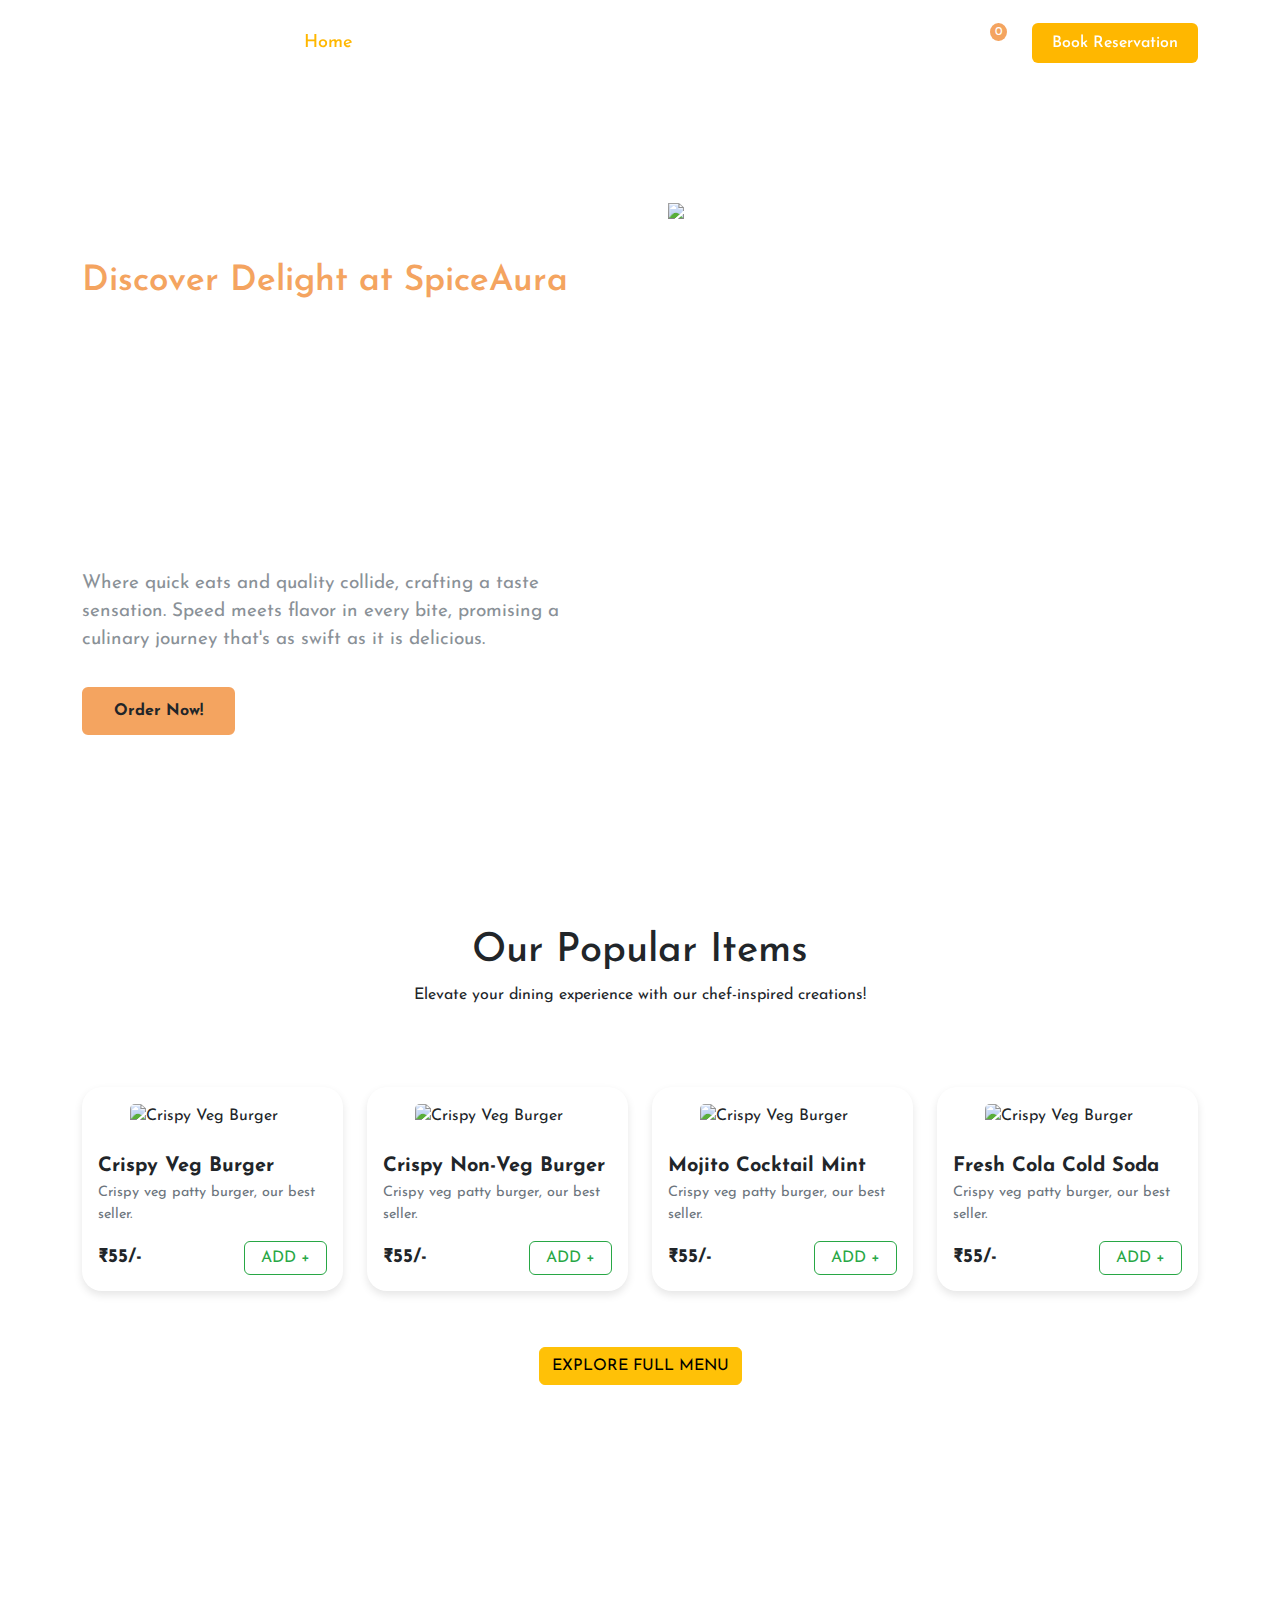
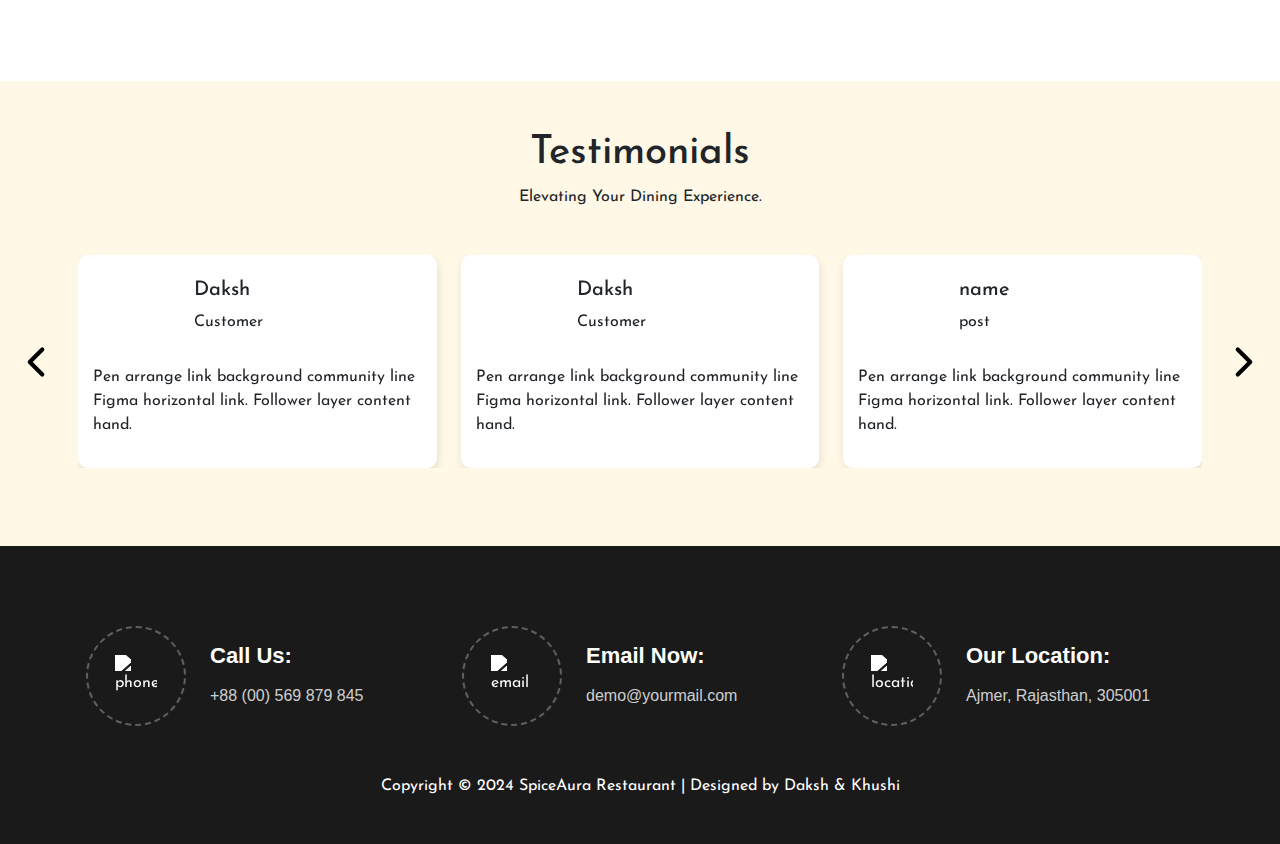
==== index.html @ 5cfc4483 "Add files via upload" ====
<!DOCTYPE html>
<html lang="en">
<head>
    <meta charset="UTF-8">
    <meta name="viewport" content="width=device-width, initial-scale=1.0">
    <title>SpiceAura Restaurant</title>
    <link href="https://cdnjs.cloudflare.com/ajax/libs/bootstrap/5.3.2/css/bootstrap.min.css" rel="stylesheet">
    <link href="https://cdnjs.cloudflare.com/ajax/libs/font-awesome/6.4.0/css/all.min.css" rel="stylesheet">

    <link rel="stylesheet" href="https://unpkg.com/aos@next/dist/aos.css" />

    <link rel="stylesheet" href="styel.css">
    <link rel="stylesheet" href="about.css">
    <link rel="stylesheet" href="product.css">
    <link rel="stylesheet" href="footer.css">
    <style>
        
    </style>
</head>
<body>
    <header>
        <nav class="navbar navbar-expand-lg fixed-top navbar-transparent">
            <div class="container">
                <a class="navbar-brand head-name" href="#"><img src="images/logo.png" class="img-fluid"alt=""></a>
                <div class="d-flex justify-content-end align-items-center">
                    <div>
                        <button class="btn-cart" id="btn-cart-2" type="button" data-bs-toggle="offcanvas" data-bs-target="#cartOffcanvas" aria-controls="cartOffcanvas">
                            <svg xmlns="http://www.w3.org/2000/svg" width="24" height="24" viewBox="0 0 24 24" fill="none" stroke="#ffffff" stroke-width="2" stroke-linecap="round" stroke-linejoin="round" class="lucide lucide-shopping-bag"><path d="M6 2 3 6v14a2 2 0 0 0 2 2h14a2 2 0 0 0 2-2V6l-3-4Z"/><path d="M3 6h18"/><path d="M16 10a4 4 0 0 1-8 0"/></svg>
                            <span class="cart-badge">2</span>
                        </button>
                    </div> 
                    <div id="nav_btn">
                        <button class="navbar-toggler" id="nav_btn_toggle" type="button" data-bs-toggle="offcanvas" data-bs-target="#navbarOffcanvas" aria-controls="navbarOffcanvas">
                            <!-- <span class="navbar-toggler-icon"></span> -->
                            <i class="fa-solid fa-bars-staggered"></i>
                        </button>
                    </div>
                </div>
                <div class="offcanvas offcanvas-start" tabindex="-1" id="navbarOffcanvas" aria-labelledby="navbarOffcanvasLabel">
                    <div class="offcanvas-header justify-content-evenly">
                        <h4 class="offcanvas-title head-name" id="navbarOffcanvasLabel"><span>Spice</span>Aura</h4>
                        <!-- <button type="button" data-bs-dismiss="offcanvas" aria-label="Close">
                            <i class="fa-solid fa-square-xmark"></i>
                        </button> -->
                    </div>
                    <div class="offcanvas-body">
                        <ul class="navbar-nav">
                            <li class="nav-item">
                                <a class="nav-link active" href="index.html">Home</a>
                            </li>
                            <li class="nav-item">
                                <a class="nav-link " href="about.html">About</a>
                            </li>
                            <li class="nav-item">
                                <a class="nav-link" href="product.html">Menu</a>
                            </li>
                            <li class="nav-item">
                                <a class="nav-link" href="#blogs">Services</a>
                            </li>
                            <li class="nav-item">
                                <a class="nav-link" href="#contact">Contact</a>
                            </li>
                        </ul>
                        <div class="navbar-actions">
                            <button class="btn-cart" id="btn-cart-1"  type="button" data-bs-toggle="offcanvas" data-bs-target="#cartOffcanvas" aria-controls="cartOffcanvas">
                                <!-- <i class="fas fa-shopping-cart"></i> -->
                                <svg xmlns="http://www.w3.org/2000/svg" width="24" height="24" viewBox="0 0 24 24" fill="none" stroke="#ffffff" stroke-width="2" stroke-linecap="round" stroke-linejoin="round" class="lucide lucide-shopping-bag"><path d="M6 2 3 6v14a2 2 0 0 0 2 2h14a2 2 0 0 0 2-2V6l-3-4Z"/><path d="M3 6h18"/><path d="M16 10a4 4 0 0 1-8 0"/></svg>
                                <span class="cart-badge">0</span>
                            </button>
                            <button class="btn btn-reservation" type="button">
                                Book Reservation
                            </button>
                        </div>
                    </div>
                </div>
            </div>
        </nav>
        <div class="offcanvas offcanvas-end" tabindex="-1" id="cartOffcanvas" aria-labelledby="cartOffcanvasLabel">
            <div class="offcanvas-header">
                <h5 class="offcanvas-title" id="cartOffcanvasLabel">Shopping Cart</h5>
                <button type="button" class="btn-close text-reset" data-bs-dismiss="offcanvas" aria-label="Close"></button>
            </div>
            <div class="offcanvas-body">
                <!-- Add your cart content here -->
                <p>Your cart items will appear here.</p>
            </div>
        </div>
    </header>
    <!-- home section -->
    <section class="home_head">
        <div class="container-lg">
            <div class="row home-col" >
                <!-- <div class="col-md-7 homecontent">
                    <h3 class="h1 headingpop text-center"style="font size:4em;margin-top:30px;margin-bottom:20px;font-weight:normal;">D&K Elysian </h3>
                    <h4 class="h2 headingpop text-center" style="text-transform: capitalize;margin-bottom:20px;">Where every meal is a celebration of <br>flavor and warmth!</h4>
                    <p class="name ">We believe that dining is more than just a meal; it's an experience. Nestled in the heart of Banglore Our restaurant offers a vibrant atmosphere where culinary artistry meets heartfelt hospitality.Enjoy the perfect pairing of exquisite food and fine wines in an ambiance designed for relaxation and enjoyment.</p>
                    <p>Join us at D&K Elysian to savor unforgettable moments and create lasting memories.<br></p>
                    <p style="color:rgb(209, 183, 33); font-weight: 700;" class="text-center">Your table is waiting!</p>
        
                    <div class="text-center">
                        <button type="button" class="btn-lg bb" style="margin-bottom: 20px;">Dine With Us!</button>
                    </div>
                </div> -->
                <div class="col-md-6 order-2 order-sm-1 pt-5 pb-5 home_info">
                    
                        <h3 class="headingpop1">Discover Delight at SpiceAura </h3>
                        <!-- <h4 class="h2 headingpop text-center" style="text-transform: capitalize;margin-bottom:20px;">Where every meal is a celebration of <br>flavor and warmth!</h4> -->
                        <h4 class="headingpop2">Your Go-To Spot for Quick and Tasty Eats!</h4>
                        <p>Where quick eats and quality collide, crafting a taste sensation. Speed meets flavor in every bite, promising a culinary journey that's as swift as it is delicious.</p>
                        <a href="product.html" type="button" class="btn">Order Now!</a>
                    
                </div>
                <div class="col-md-6 order-1 order-sm-2 homeimage"  data-aos="zoom-in">
                    <div class="p-md-0 p-lg-3">
                        <img src="images/home-page.png" class="img-fluid" alt="Description of food">
                    </div>
                </div>
            </div>
        </div>
    </section>

       <!-- <section class="home_head">
            <div class="container">
                <div class="row" >
                    <div class="col-12">
                        <div class="">
                            <h1 class="text-center" style=" font-size: 150px; position: relative; top: 140px;">SpiceAura</h1>
                            <h5  class="text-center" style=" font-size: 30px; position: absolute; top: 300px; left: 930px;">Restaurant</h5>
                        </div>
                    </div>
                </div>
            </div>
        </section> -->

        <!-- best selling items -->
        <section class="container pb-5 pt-4">
            <div class="row p-5 text-center">
                <h1>Our Popular Items</h1>
                <p>Elevate your dining experience with our chef-inspired creations!</p>
            </div>
            <div class="row row-cols-1 row-cols-sm-2 row-cols-md-2 row-cols-lg-4 g-4 pt-3" id="foodCards">

                <!-- toast -->
                <div class="toast-container position-fixed bottom-0 end-0 p-3">
                    <div id="liveToast" class="toast" role="alert" aria-live="assertive" aria-atomic="true">
                        <div class="toast-header">
                            <strong class="me-auto">Notification</strong>
                            <button type="button" class="btn-close" data-bs-dismiss="toast" aria-label="Close"></button>
                        </div>
                        <div class="toast-body">
                            Item added to cart successfully!
                        </div>
                    </div>
                </div>
                <!--  -->

                <!-- Card 1 -->
                <div class="col" data-category="burger">
                    <div class="card burger-card h-auto">
                        <div class="pt-3 ps-lg-5 pe-lg-5 card-img-container">
                            <img src="images/food images/[CITYPNG.COM]HD McDonald's Burger Sandwich Transparent PNG - 3000x3000.png" class="card-img-top" id="burger_size" alt="Crispy Veg Burger" loading="lazy">
                            <!-- <div class="card-img-shadow"></div> -->
                        </div>
                        <div class="card-body">
                            <h5 class="card-title">Crispy Veg Burger</h5>
                            <p class="card-text">Crispy veg patty burger, our best seller.</p>
                            
                            <div class="d-flex justify-content-between align-items-center">
                                <span class="price">₹55/-</span>
                                <button class="btn btn-outline-success btn-add px-3 py-1 liveToastBtn">ADD +</button>
                            </div>
                        </div>
                    </div>
                </div>
                
                <!-- Card 2 -->
                <div class="col" data-category="burger">
                    <div class="card burger-card h-auto">
                        <div class="pt-3 ps-lg-5 pe-lg-5 card-img-container">
                            <img src="images/food images/[CITYPNG.COM]Deliciously Crispy Chicken Burger HD Transparent Background - 1500x1500.png" class="card-img-top" id="burger_size" alt="Crispy Veg Burger" loading="lazy">
                            <!-- <div class="card-img-shadow"></div> -->
                        </div>
                        <div class="card-body">
                            <h5 class="card-title">Crispy Non-Veg Burger</h5>
                            <p class="card-text">Crispy veg patty burger, our best seller.</p>
                            
                            <div class="d-flex justify-content-between align-items-center">
                                <span class="price">₹55/-</span>
                                <button class="btn btn-outline-success btn-add px-3 py-1" class="liveToastBtn">ADD +</button>
                            </div>
                        </div>
                    </div>
                </div>
                
                <!-- Card 3 -->
                <div class="col" data-category="drinks">
                    <div class="card burger-card h-auto">
                        <div class="pt-3 ps-lg-5 pe-lg-5 card-img-container">
                            <img src="images/food images/drink_3.png" class="card-img-top" alt="Crispy Veg Burger"  loading="lazy">
                            <!-- <div class="card-img-shadow"></div> -->
                        </div>
                        <div class="card-body">
                            <h5 class="card-title">Mojito Cocktail Mint</h5>
                            <p class="card-text">Crispy veg patty burger, our best seller.</p>
                            
                            <div class="d-flex justify-content-between align-items-center">
                                <span class="price">₹55/-</span>
                                <button class="btn btn-outline-success btn-add px-3 py-1" class="liveToastBtn">ADD +</button>
                            </div>
                        </div>
                    </div>
                </div>
                <!-- card 4 -->
                <div class="col" data-category="drinks">
                    <div class="card burger-card h-auto">
                        <div class="pt-3 ps-lg-5 pe-lg-5 card-img-container">
                            <img src="images/food images/drink_2.png" class="card-img-top" alt="Crispy Veg Burger" loading="lazy">
                            <!-- <div class="card-img-shadow"></div> -->
                        </div>
                        <div class="card-body">
                            <h5 class="card-title">Fresh Cola Cold Soda</h5>
                            <p class="card-text">Crispy veg patty burger, our best seller.</p>
                            <div class="d-flex justify-content-between align-items-center">
                                <span class="price">₹55/-</span>
                                <button class="btn btn-outline-success btn-add px-3 py-1" class="liveToastBtn">ADD +</button>
                            </div>
                        </div>
                    </div>
                </div>
            </div>
            <div class="row">
                <div class="pt-4 pb-5 text-center">
                    <a href="product.html" type="button" class="btn btn-warning">EXPLORE FULL MENU</a>
                </div>
            </div>
        </section>
        <!-- why people choose us section -->
         <section>
            <div class="feature-container">
                <div class="container">
                    <!-- <h3 class="text-center">Why People Choose Us?</h3> -->
                    <div class="row">
                        <div class="col-12 col-sm-6 col-md-4">
                            <div class="feature-card d-flex justify-content-center gap-2 gap-lg-5">
                                <div class="icon-wrapper">
                                    <div class="icon-circle">
                                        <div class="icon-inner">
                                            <svg xmlns="http://www.w3.org/2000/svg" width="37" height="37" viewBox="0 0 24 24" fill="none" stroke="currentColor" stroke-width="2" stroke-linecap="round" stroke-linejoin="round" class="lucide lucide-truck"><path d="M14 18V6a2 2 0 0 0-2-2H4a2 2 0 0 0-2 2v11a1 1 0 0 0 1 1h2"/><path d="M15 18H9"/><path d="M19 18h2a1 1 0 0 0 1-1v-3.65a1 1 0 0 0-.22-.624l-3.48-4.35A1 1 0 0 0 17.52 8H14"/><circle cx="17" cy="18" r="2"/><circle cx="7" cy="18" r="2"/></svg>
                                        </div>
                                    </div>
                                </div>
                                <div>
                                    <div class="feature-title">fast delivery</div>
                                    <div class="feature-description">Description</div>
                                </div>
                            </div>
                        </div>
                        <div class="col-12 col-sm-6 col-md-4">
                            <div class="feature-card d-flex justify-content-center gap-2 gap-lg-5">
                                <div class="icon-wrapper">
                                    <div class="icon-circle">
                                        <div class="icon-inner">
                                            <svg xmlns="http://www.w3.org/2000/svg" width="37" height="37" viewBox="0 0 24 24" fill="none" stroke="currentColor" stroke-width="2" stroke-linecap="round" stroke-linejoin="round" class="lucide lucide-handshake"><path d="m11 17 2 2a1 1 0 1 0 3-3"/><path d="m14 14 2.5 2.5a1 1 0 1 0 3-3l-3.88-3.88a3 3 0 0 0-4.24 0l-.88.88a1 1 0 1 1-3-3l2.81-2.81a5.79 5.79 0 0 1 7.06-.87l.47.28a2 2 0 0 0 1.42.25L21 4"/><path d="m21 3 1 11h-2"/><path d="M3 3 2 14l6.5 6.5a1 1 0 1 0 3-3"/><path d="M3 4h8"/></svg>
                                        </div>
                                    </div>
                                </div>
                                <div>
                                    <div class="feature-title">24/07 Support</div>
                                    <div class="feature-description">Description</div>
                                </div>
                            </div>
                        </div>
                        <div class="col-12 col-sm-6 col-md-4">
                            <div class="feature-card d-flex justify-content-center gap-2 gap-lg-5">
                                <div class="icon-wrapper">
                                    <div class="icon-circle">
                                        <div class="icon-inner">
                                            <svg xmlns="http://www.w3.org/2000/svg" width="37" height="37" viewBox="0 0 24 24" fill="none" stroke="currentColor" stroke-width="2" stroke-linecap="round" stroke-linejoin="round" class="lucide lucide-shield-check"><path d="M20 13c0 5-3.5 7.5-7.66 8.95a1 1 0 0 1-.67-.01C7.5 20.5 4 18 4 13V6a1 1 0 0 1 1-1c2 0 4.5-1.2 6.24-2.72a1.17 1.17 0 0 1 1.52 0C14.51 3.81 17 5 19 5a1 1 0 0 1 1 1z"/><path d="m9 12 2 2 4-4"/></svg>
                                        </div>
                                    </div>
                                </div>
                                <div>
                                    <div class="feature-title">Secure Payment   </div>
                                    <div class="feature-description">Description</div>
                                </div>
                            </div>
                        </div>
                    </div>
                </div>                    
            </div>
         </section>
        <!-- testimonial section -->
        <section class="test_sec ps-5 pe-5" id="testmonial">
            <div class="row testmonial pt-5 pb-5">
                <h1 class="text-center">Testimonials</h1>
                <p class="text-center">Elevating Your Dining Experience.</p>
                <div id="testimonialCarousel" class="carousel slide" data-bs-ride="carousel">
                    <div class="carousel-controls">
                        <button class="carousel-control-prev" type="button" data-bs-target="#testimonialCarousel" data-bs-slide="prev">
                            <!-- <span class="carousel-control-prev-icon" aria-hidden="true"></span> -->
                            <svg xmlns="http://www.w3.org/2000/svg" width="50" height="50" viewBox="0 0 24 24" fill="none" stroke="currentColor" stroke-width="2" stroke-linecap="round" stroke-linejoin="round" class="lucide lucide-chevron-left"><path d="m15 18-6-6 6-6"/></svg>
                            <span class="visually-hidden">Previous</span>
                        </button>
                        <button class="carousel-control-next" type="button" data-bs-target="#testimonialCarousel" data-bs-slide="next">
                            <!-- <span class="carousel-control-next-icon" aria-hidden="true"></span> -->
                            <svg xmlns="http://www.w3.org/2000/svg" width="50" height="50" viewBox="0 0 24 24" fill="none" stroke="currentColor" stroke-width="2" stroke-linecap="round" stroke-linejoin="round" class="lucide lucide-chevron-right"><path d="m9 18 6-6-6-6"/></svg>
                            <span class="visually-hidden">Next</span>
                        </button>
                    </div>
                    <div class="testimonial-container">
                        <div class="carousel-inner">
                            <div class="carousel-item active">
                                <div class="row">
                                    <div class="col-md-4">
                                        <div class="testimonial-card">
                                            <div class="d-flex justify-content-start gap-3">
                                                <div class="testimonial-image"></div>
                                                <div class="testimonial-info">
                                                    <h5>Daksh</h5>
                                                    <p>Customer</p>
                                                </div>
                                            </div>
                                            <p class="testimonial-text">Pen arrange link background community line Figma horizontal link. Follower layer content hand.</p>
                                        </div>
                                    </div>
                                    <div class="col-md-4">
                                        <div class="testimonial-card">
                                            <div class="d-flex justify-content-start gap-3 ">
                                                <div class="testimonial-image"></div>
                                                <div class="testimonial-info">
                                                    <h5>Daksh</h5>
                                                    <p>Customer</p>
                                                </div>
                                            </div>
                                            <p class="testimonial-text">Pen arrange link background community line Figma horizontal link. Follower layer content hand.</p>
                                        </div>
                                    </div>
                                    <div class="col-md-4">
                                        <div class="testimonial-card">
                                            <div class="d-flex justify-content-start gap-3">
                                                <div class="testimonial-image"></div>
                                                <div class="testimonial-info">
                                                    <h5>name</h5>
                                                    <p>post</p>
                                                </div>
                                            </div>
                                            <p class="testimonial-text">Pen arrange link background community line Figma horizontal link. Follower layer content hand.</p>
                                        </div>
                                    </div>
                                </div>
                            </div>
                            <div class="carousel-item">
                                <div class="row">
                                    <div class="col-md-4">
                                        <div class="testimonial-card">
                                            <div class="d-flex justify-content-start gap-3">
                                                <div class="testimonial-image"></div>
                                                <div class="testimonial-info">
                                                    <h5>name</h5>
                                                    <p>post</p>
                                                </div>
                                            </div>
                                            <p class="testimonial-text">Pen arrange link background community line Figma horizontal link. Follower layer content hand.</p>
                                        </div>
                                    </div>
                                    <div class="col-md-4">
                                        <div class="testimonial-card">
                                            <div class="d-flex justify-content-start gap-3">
                                                <div class="testimonial-image"></div>
                                                <div class="testimonial-info">
                                                    <h5>name</h5>
                                                    <p>post</p>
                                                </div>
                                            </div>
                                            <p class="testimonial-text">Pen arrange link background community line Figma horizontal link. Follower layer content hand.</p>
                                        </div>
                                    </div>
                                    <div class="col-md-4">
                                        <div class="testimonial-card">
                                            <div class="d-flex justify-content-start gap-3">
                                                <div class="testimonial-image"></div>
                                                <div class="testimonial-info">
                                                    <h5>name</h5>
                                                    <p>post</p>
                                                </div>
                                            </div>
                                            <p class="testimonial-text">Pen arrange link background community line Figma horizontal link. Follower layer content hand.</p>
                                        </div>
                                    </div>
                                </div>
                            </div>
                            <div class="carousel-item">
                                <div class="row">
                                    <div class="col-md-4">
                                        <div class="testimonial-card">
                                            <div class="d-flex justify-content-start gap-3">
                                                <div class="testimonial-image">
                                                    <!-- <img src="images/review_img_1.png" class="img-fluid" alt=""> -->
                                                </div>
                                                <div class="testimonial-info">
                                                    <h5>name</h5>
                                                    <p>post</p>
                                                </div>
                                            </div>
                                            <p class="testimonial-text">Pen arrange link background community line Figma horizontal link. Follower layer content hand.</p>
                                        </div>
                                    </div>
                                    <div class="col-md-4">
                                        <div class="testimonial-card">
                                            <div class="d-flex justify-content-start gap-3">
                                                <div class="testimonial-image"></div>
                                                <div class="testimonial-info">
                                                    <h5>name</h5>
                                                    <p>post</p>
                                                </div>
                                            </div>
                                            <p class="testimonial-text">Pen arrange link background community line Figma horizontal link. Follower layer content hand.</p>
                                        </div>
                                    </div>
                                    <div class="col-md-4">
                                        <div class="testimonial-card">
                                            <div class="d-flex justify-content-start gap-3">
                                                <div class="testimonial-image"></div>
                                                <div class="testimonial-info">
                                                    <h5>name</h5>
                                                    <p>post</p>
                                                </div>
                                            </div>
                                            <p class="testimonial-text">Pen arrange link background community line Figma horizontal link. Follower layer content hand.</p>
                                        </div>
                                    </div>
                                </div>
                            </div>
                        </div>
                    </div>
                </div>
            </div>
        </section>
        <footer class="footer-contact">
            <div class="container">
                <div class="fot-card row">
                    <!-- Phone Contact -->
                    <div class="ps-3 col-lg-4 col-md-6">
                        <div class="contact-item">
                            <div class="contact-icon">
                                <img src="images/phone-call.png" alt="phone">
                            </div>
                            <div class="contact-content">
                                <h4>Call Us:</h4>
                                <p>+88 (00) 569 879 845</p>
                                <!-- <p>+09 (88) 234 847 468</p> -->
                            </div>
                        </div>
                    </div>
        
                    <!-- Email Contact -->
                    <div class="col-lg-4 col-md-6">
                        <div class="contact-item">
                            <div class="contact-icon">
                                <img src="images/mail.png" alt="email">
                            </div>
                            <div class="contact-content">
                                <h4>Email Now:</h4>
                                <p>demo@yourmail.com</p>
                                <!-- <p>info@yourdomain.com</p> -->
                            </div>
                        </div>
                    </div>
        
                    <!-- Location Contact -->
                    <div class="fot-card3 col-lg-4 col-md-6">
                        <div class="contact-item">
                            <div class="contact-icon">
                                <img src="images/location.png" alt="location">
                            </div>
                            <div class="contact-content">
                                <h4>Our Location:</h4>
                                <p>Ajmer, Rajasthan, 305001</p>
                                <!-- <p>Virginia(VA), 24553</p> -->
                            </div>
                        </div>
                    </div>
                </div>
                <div class="row pt-5 copy">
                    <div class="col-12">
                        <p class="text-center">Copyright © 2024 SpiceAura Restaurant | Designed by Daksh & Khushi</p>
                    </div>
                </div>
            </div>
        </footer>
    <script src="https://cdnjs.cloudflare.com/ajax/libs/bootstrap/5.3.2/js/bootstrap.bundle.min.js"></script>
    <script src="main.js"></script>
    <script src="https://unpkg.com/aos@next/dist/aos.js"></script>
    <script>
      AOS.init();
    </script>
</body>
</html>
---- styel.css ----
@import url('https://fonts.googleapis.com/css2?family=Alex+Brush&family=Cormorant+Garamond:ital,wght@0,300;0,400;0,500;0,600;0,700;1,300;1,400;1,500;1,600;1,700&family=Gilda+Display&family=Josefin+Sans:ital,wght@0,100..700;1,100..700&family=Lora:ital,wght@0,400..700;1,400..700&family=Playfair+Display:ital,wght@0,400..900;1,400..900&family=Quattrocento:wght@400;700&display=swap');

/* footer bike animation css */

/* nav bar code */
*{
    margin: 0;
    padding: 0;
    box-sizing: border-box;
}
:root {
    --primary-color: #f4a460;
    --text-color: #fff;
    --text-hover: #ffb700;
    --thrird-color: #fff8e6;
}
body {
    font-family:'Josefin Sans','Quattrocento','';
    padding-top: 6rem;
    overflow-x: hidden;
    
}

.navbar {
    /* padding: 0;
    background: rgba(0, 0, 0,0.5) !important;
    box-shadow: 0 2px 4px rgba(0,0,0,0.1); */
    /* position: sticky;
    top: 0; */
    /* transition: all ease 0.5s; */
}
/* .nav_scroll{
    background-color: rgba(0, 0, 0,0.5) !important;
    box-shadow: 0 3px 10px rgba(0,0,0,0.15);
} */
.head-name{
    font-weight: bold;
    font-size: 1.8rem;
    color: var(--text-color);
    line-height: 60px;
}
.head-name span {
    color: var(--primary-color);
}
.navbar-nav {
    margin-left: auto;
    margin-right: auto;
}
.navbar-nav .nav-item {
    padding-right: 30px;
    display: flex;
    align-items: center;
}
.navbar-nav .nav-item:nth-child(5) {
    padding-right: 10px;
}
.navbar-nav .nav-link {
    font-size: 18px;
    color: var(--text-color);
    font-weight: 500;
    padding: 0 25px;
    line-height: 60px;
}
.navbar-nav .nav-link:hover, .navbar-nav .nav-link.active {
    color: var(--text-hover);
}
/* .navbar-nav .dropdown-toggle::after {
    vertical-align: middle;
} */
.navbar-actions {
    display: flex;
    align-items: center;
    height: 60px;
}

#nav_btn_toggle{
    border: none;
}

.btn-cart {
    background-color: transparent;
    border: none;
    position: relative;
    margin-right: 30px;
    line-height: 60px;
}

.btn-cart i {
    font-size: 1.4rem;
    color: var(--text-color);
}
.cart-badge {
    position: absolute;
    top: 10px;
    right: -5px;
    background-color: var(--primary-color);
    color: white;
    border-radius: 50%;
    padding: 0.25em 0.4em;
    text-align: justify;
    font-size: 0.75rem;
    line-height: normal;
}
.btn-reservation {
    background-color: var(--text-hover);
    color: white;
    border: none;
    padding: 8px 20px;
    /* border-radius: 25px; */
    font-weight: 500;
    line-height: 1.5;
}
.btn-reservation:hover {
    background-color: #e59355;
    color: white;
}
@media (max-width: 991.98px) {
    .navbar-toggler {
        margin: 10px 0;
    }
    .offcanvas-header, .offcanvas-body{
        background: #1a1a1a;
        color: var(--text-color);
    }
    .offcanvas-body .navbar-nav .nav-link {
        line-height: 50px;
    }
    .offcanvas-body .navbar-actions {
        height: auto;
        margin-top: 15px;
    }
    .offcanvas-body .btn-cart {
        line-height: 40px;
        margin-bottom: 10px;
    }
    .offcanvas-body .btn-reservation{
        margin-left: 26px;
        font-size: 18px;
    }
    #btn-cart-1{
        display: none;
    }
    #nav_btn{
        border-radius: 20%;
        padding-left: 2px; 
        background: var(--primary-color);
    }
    #nav_btn #nav_btn_toggle i{
        text-align:center;
    }
    .offcanvas{
        width: 300px !important;
    }
}
@media (min-width: 991.98px) {
    #btn-cart-2{
        display: none;
    }
}
/* .home{
    height: 670px;
}
.home #detail-div , .home #detail-img{
    vertical-align: middle;
    align-self: center;
} */

.navbar {
    transition: background-color 0.3s ease;
}

.navbar-transparent {
    background-color: transparent;
}

.navbar-black {
    background-color: rgba(0, 0, 0);
}

.home_head{
    background: url(images/section_back.png);
    /* filter: brightness(80%); */
    background-size: cover;
    background-position: 50%;
    color: #ffffff;
    padding-top: 130px;
    padding-bottom: 130px;
    margin-bottom: 2rem;
    margin-top: -110px;
    padding-bottom: 40px;
    padding-top: 200px;
}
    /* .home-col{
        vertical-align:middle;
        align-items:center;
    } */

/* .home_head{
    background: url(images/home-page-1.jpg);
    filter: brightness(80%);
    background-size: cover;
    background-position: center;
    color: #ffffff;
    padding-top: 130px;
    padding-bottom: 130px;
    margin-bottom: 2rem;
    margin-top: -110px;
    padding-bottom: 600px;
    padding-top: 200px;
}
.home_head .container{
    filter: brightness(100%);
    color: var(--primary-color);
} */

.headingpop1{
    padding-top: 27px;
    font-size: 35px;
    color: var(--primary-color);
    font-weight: 600;
    /* line-height: 36px; */
}
.headingpop2{
        padding-top: 20px;
        font-size: 60px;
        color: #fff;
        font-weight: 700;
        /* line-height: 36px; */
}
.home-col p{
    padding-top: 15px;
    padding-bottom: 17px;
    font-size: 19px;
    line-height: 28px;
    color: #8a9197;
}
.home-col a{
    background: var(--primary-color);
    /* font-size: 1.2rem; */
    font-weight: 700;
    padding: 10px 30px;
    border: 2px solid #f4a460 !important;
    transition: all ease 0.6s !important;
}
.home-col a :hover{
   
    background: transparent !important;
}

/* Media Queries */
@media (max-width : 1200px) {
    .headingpop1{
        padding-top: 0px;
        font-size:1.9em;
    }
}

@media (max-width: 992px) {
    /* .home_head {
        padding-top: 80px;
    } */

    .headingpop1 {
        padding-top: 0px;
        font-size: 1.4em;
    }

    .headingpop2 {
        font-size: 3em;
    }
    .home-col p{
        font-size: 17px;
    }
}

@media (max-width: 768px) {
    /* .home_head {
        padding: 40px 0;
        padding-top: 50px;
        text-align: center;
    } */

    .headingpop1 {
        padding-top: 0px;
        font-size: 1.9em;
    }

    .headingpop2 {
        padding-top: 10px;
        font-size: 3em;
        /* width: 750px; */
    }

    .home_head p {
        padding-top: 20px;
        /* width: 700px; */
        font-size: 1.1em;
    }

    .homeimage div img{
         padding-left: 120px;
         width: 90%;
    }
}

@media (max-width: 576px) {
    /* .home_head {
        padding: 30px 0;
    } */
    .home_info{
        padding-left: 16px;
    }
    .headingpop1 {
        padding-top: 0px;
        font-size: 1.9em;
    }
    .headingpop2 {
        padding-top: 10px;
        font-size: 2.6em;
        /* width: 750px; */
    }
    .home_head p {
        padding-top: 10px;
        /* width: 700px; */
        font-size: 1.1em;
    }
    .homeimage div img{
        padding-left: 43px;
        width: 100% !important;
   }
}

@media only screen and (min-width: 0) and (max-width: 553px) {
    .headingpop1{
        padding-top: 0px;
        font-size: 1.5em;
    }
    .headingpop2 {
        padding-top: 10px;
        font-size: 2.2em;
        /* width: 750px; */
    }
    .home_head p {
        padding-top: 10px;
        /* width: 700px; */
        font-size: 1em;
    }
    .homeimage div img{
        padding-left: 25px;
        width: 100% !important;
        margin-bottom: -60px;
    }
}

/* testtimonial css */

.test_sec{
    background: var(--thrird-color);
}
.testimonial-container {
    /* background-color: #2a2a2a; */
    border-radius: 15px;
    padding: 30px;
    position: relative;
}
.testimonial-card {
    /* background-color: #3a3a3a; */
    background-color: #fff;
    box-shadow: 1px 4px 8px rgba(0,0,0,0.1);
    border-radius: 10px;
    padding: 15px;
    /* margin-bottom: 15px; */
}
.testimonial-image {
    width: 70px;
    height: 70px;
    background: url(images/review_img_1.png);
    background-position: center;
    background-size: cover;
    border-radius: 50%
}
.testimonial-info {
    /* padding-top: 5px; */
    margin-top: 8px;
    padding-left: 15px;
}
.testimonial-text {
    margin-top: 15px;
}
/* .carousel-control-prev, .carousel-control-next {
    width: 5%;
    height: 100%;
    top: 0;
    bottom: 0;
    
    background-color: rgba(0,0,0,0.5);
}
.carousel-control-prev {
    left: -30px;
    border-radius: 15px 0 0 15px;
    color: #000;
}

.carousel-control-next {
    right: -30px;
    border-radius: 0 15px 15px 0;
} */


.carousel-control-prev,
        .carousel-control-next {
            width: 5%;
            height: 100%;
            top: 0;
            bottom: 0;
            background-color: transparent;
            opacity: 1;
        }
        .carousel-control-prev {
            left: -30px;
        }
        .carousel-control-next {
            right: -30px;
        }
        .carousel-control-prev:hover,
        .carousel-control-next:hover {
            background-color: transparent;
            opacity: 1;
        }
        .carousel-control-prev svg,
        .carousel-control-next svg {
            width: 50px;
            height: 50px;
            color: black;
        }


@media (max-width: 1000px) {
    .carousel-controls {
        position: absolute;
        top: -20px;
        left: 50%;
        transform: translateX(-50%);
        width: 100px;
        display: flex;
        justify-content: space-between;
    }
    .carousel-control-prev, .carousel-control-next {
        position: relative;
        display: inline-block;
        width: 30px;
        height: 30px;
        background-color: transparent;
    }
    .carousel-control-prev {
        left: 0;
    }
    .carousel-control-next {
        right: 0;
    }
}

    /* footer css */
    /* footer {
        background-color: #1a1a1a;
        padding: 2rem 0;
    } */
---- about.css ----
/* Ensure the entire header area has the same background */
/* header {
    background: url(images/section_back.png) no-repeat;
    background-size: cover;
    background-position: center;
} */


.navbar {
    transition: background-color 0.3s ease;
}

.navbar-transparent {
    background-color: transparent;
}

.navbar-black {
    background-color: rgba(0, 0, 0);
}


.about-header {
    background: url(images/section_back.png) no-repeat;
    background-size: cover;
    background-position: 50%;
    color: #ffffff;
    padding-top: 130px;
    padding-bottom: 130px;
    margin-bottom: 0;
    margin-top: -110px;
    padding-top: 200px;
}

.about-header h1 {
    font-weight: 600;
}

.about-header span h5 a {
    color: #ffffff;
    text-decoration: none;
}

/* Rest of the CSS remains the same */
.feature-container {
    background:url(images/section_back.png);
    background-size: cover;
    background-position: 50%;
    color: #ffffff;
    padding: 30px;
}

.feature-card {
    border-radius: 10px;
    padding: 20px;
    text-align: center;
    align-items: center;
}

.icon-wrapper {
    position: relative;
    width: 100px;
    height: 100px;
}

.icon-circle {
    position: absolute;
    top: 0;
    left: 0;
    width: 100%;
    height: 100%;
    border: 2px dashed #ffffff;
    border-radius: 50%;
}

.icon-inner {
    position: absolute;
    top: 10px;
    left: 10px;
    width: calc(100% - 20px);
    height: calc(100% - 20px);
    background-color: transparent;
    border-radius: 50%;
    display: flex;
    align-items: center;
    justify-content: center;
}

.feature-title {
    font-weight: bold;
    margin-bottom: 10px;
}

.who_we, .mission {
    padding-top: 100px;
    padding-bottom: 100px;
}

.mission{
    background: var(--thrird-color);
}

.mp {
    line-height: 1.5;
    font-size: 1.2em;
    text-align: justify;
    padding: 5px;
    background-color: rgb(255, 255, 255);
}

.mh {
    background-color: rgb(255, 255, 255);
    color: var(--text-hover);
}

.mb {
    border-radius: 18px;
    padding: 20px;
    background-color: rgb(255, 255, 255);
}
---- product.css ----
.fade-out {
    opacity: 0;
    transition: opacity 0.1s ease-out;
}
.fade-in {
    opacity: 1;
    transition: opacity 0.1s ease-in;
}

.navbar {
    transition: background-color 0.3s ease;
}

.navbar-transparent {
    background-color: transparent;
}

.navbar-black {
    background-color: rgba(0, 0, 0);
}

.shop-header {
    background: url(images/section_back.png);
    background-size: cover;
    background-position: 50%;
    color: #ffffff;
    padding-top: 130px;
    padding-bottom: 130px;
    margin-bottom: 2rem;
    margin-top: -110px;
    padding-top: 200px;
}
.shop-header h1{
    font-weight: 600;
}

.shop-header span h5 a{
    color: #ffffff;
    text-decoration: none;
}

.product .nav-pills .nav-link {
    color: #ffffff;
    background-color: #3a3a3a;
    border: 1px solid #4a4a4a;
    margin-right: 0.95rem;
    border-radius: 50px;
    text-align: center;
}
.product .nav-pills .nav-link.active {
    background-color: #e67e22;
    border-color: #e67e22;
}

.burger-card {
    border: none;
    box-shadow: 0 4px 8px rgba(0,0,0,0.1);
    overflow: visible;
    margin-bottom: 2rem;
    border-radius: 20px;
    transition: all 0.3s ease ;
}
.burger-card:hover{
    background: var(--thrird-color);
    box-shadow: 0 5px 9px rgba(0,0,0,0.3);
    overflow: visible;
}
.card-img-container {
    /* position: relative; */
    padding-bottom: 10px;
}

.card-img-top {
    width: 100%;
    height: auto;
    max-height: 180px;
    object-fit: contain;
    background-position:top;
}
/* #burger_size{
    object-fit: cover;
    background-position:center;
} */
.card-img-shadow {
    position: absolute;
    bottom: -6px;
    left: 48%;
    transform: translateX(-50%);
    width: 80%;
    height: 20px;
    background: radial-gradient(ellipse at center, rgba(0,0,0,0.3) 0%, rgba(0,0,0,0) 70%);
    filter: blur(3px);
}
.card-title {
    font-weight: bold;
    margin-bottom: 0.25rem;
}
.card-text {
    font-size: 0.9rem;
    color: #6c757d;
}
.calories {
    font-size: 0.8rem;
    color: #6c757d;
}
.price {
    font-weight: bold;
    font-size: 1.2rem;
}
.btn-add {
    border-color: #28a745;
    color: #28a745;
}
.btn-add:hover {
    background-color: #28a745;
    color: white;
}
@media only screen and (min-width: 992px) and (max-width: 1200px) {
    .card-title{
        font-size: 18px;
    }
}
@media (max-width:465px) {
    .nav-item{
        padding-top: 10px;
    }
}
---- footer.css ----
.footer-contact {
    background-color: #1a1a1a;
    /* background-image: url("images/section_back.png");
    background-position: 50%;
    background-size: cover; */
    /* padding: 80px 0; */
    padding-top: 80px;
    padding-bottom: 30px;
    position: relative;
    z-index: 1;
}

/* .footer-contact::before {
    content: '';
    position: absolute;
    top: 0;
    left: 0;
    width: 100%;
    height: 100%;
    background-color: rgba(59, 42, 27, 0.97);
    z-index: -1;
} */

.contact-item {
    display: flex;
    align-items: center;
    gap: 24px;
    /* margin-bottom: 30px; */
}

.contact-icon {
    width: 100px;
    height: 100px;
    border: 2px dashed rgba(255, 255, 255, 0.3);
    border-radius: 50%;
    display: flex;
    align-items: center;
    justify-content: center;
    flex-shrink: 0;
}

.contact-icon img {
    width: 42px;
    height: 42px;
    filter: brightness(0) invert(1);
}

.contact-content h4 {
    color: #fff;
    font-size: 22px;
    font-weight: 600;
    margin-bottom: 12px;
    font-family: "DM Sans", sans-serif;
}

.contact-content p {
    color: rgba(255, 255, 255, 0.8);
    font-size: 16px;
    line-height: 1.7;
    margin: 0;
    font-family: "DM Sans", sans-serif;
}

.copy div p{
    color: var(--text-color);
}

@media (max-width: 991px) {
    .contact-item {
        justify-content: flex-start;
    }
}

@media (max-width: 576px) {
    .fot-card{
        padding-left: 20px;
    }
}

@media (max-width: 767px) {
    .footer-contact {
        padding: 60px 0;
    }

    .contact-icon {
        width: 80px;
        height: 80px;
    }

    .contact-icon img {
        width: 35px;
        height: 35px;
    }

    .contact-content h4 {
        font-size: 20px;
        margin-bottom: 8px;
    }

    .contact-content p {
        font-size: 15px;
    }
}

@media (max-width: 786px) {
    .row {
        display: flex;
        flex-direction: column;
        align-items: center;
    }
    
    .col-lg-4.col-md-6 {
        width: 100%;
        display: flex;
        justify-content: center;
    }
    
    .contact-item {
        width: 100%;
        max-width: 400px;
        display: flex;
        justify-content: flex-start;
        align-items: center;
        gap: 24px;
        margin-bottom: 30px;
    }

    .contact-icon {
        width: 100px;
        height: 100px;
    }

    .contact-icon img {
        width: 55px;
        height: 55px;
    }
}
@media only screen and (min-width: 768px) and (max-width: 992px) {
    .fot-card3{
        padding-top: 20px;
    }
}
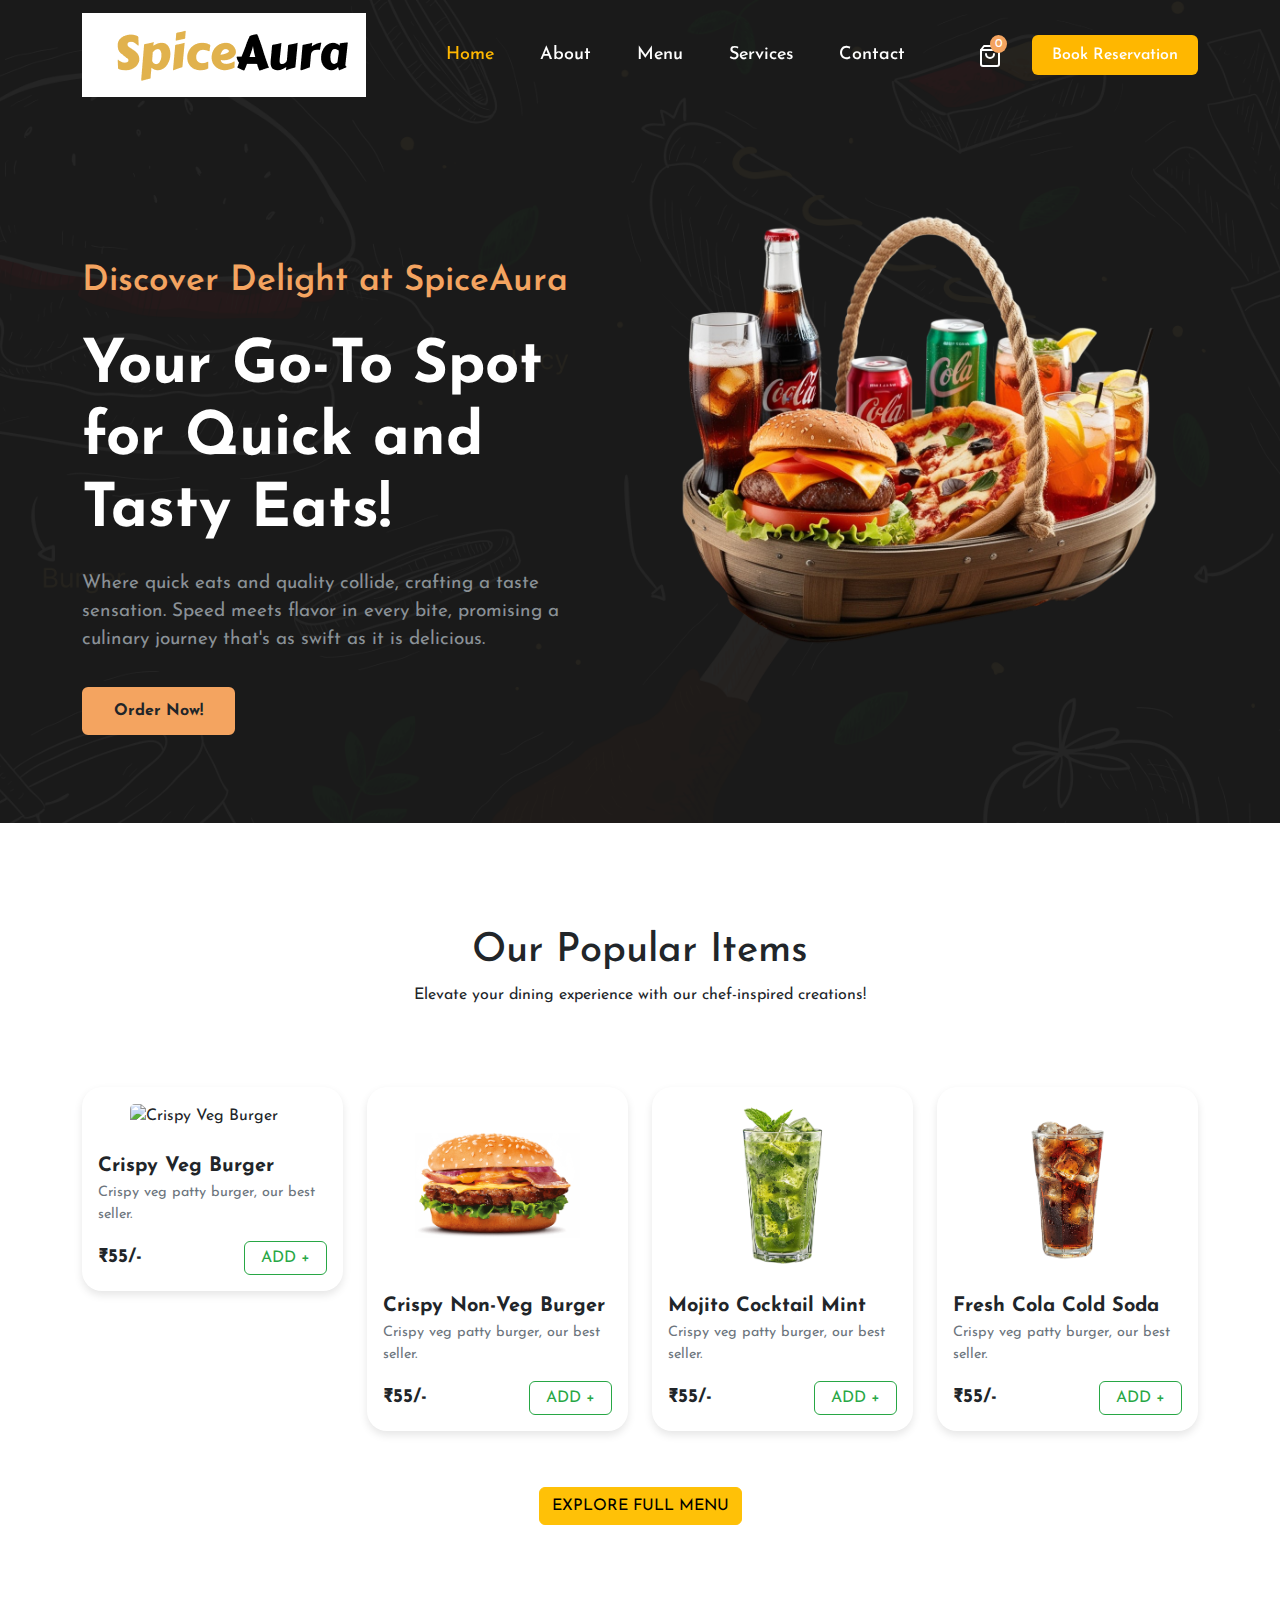
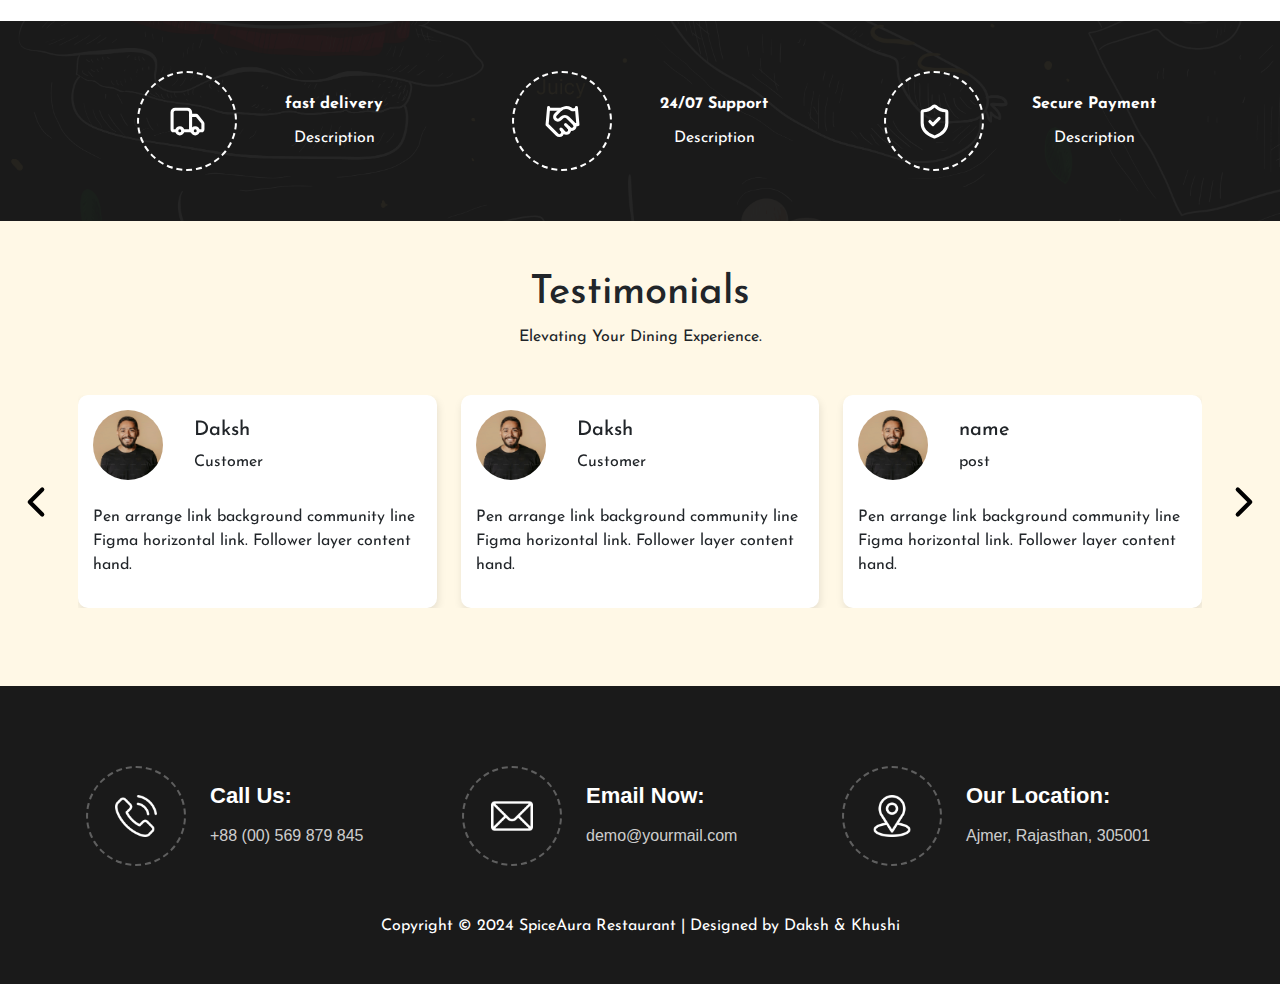
==== commit e1a6ea22: "Update index.html" ====
--- a/index.html
+++ b/index.html
@@ -158,7 +158,7 @@
                 <div class="col" data-category="burger">
                     <div class="card burger-card h-auto">
                         <div class="pt-3 ps-lg-5 pe-lg-5 card-img-container">
-                            <img src="images/food images/[CITYPNG.COM]HD McDonald's Burger Sandwich Transparent PNG - 3000x3000.png" class="card-img-top" id="burger_size" alt="Crispy Veg Burger" loading="lazy">
+                            <img src="images/food images/burger_1.png" class="card-img-top" id="burger_size" alt="Crispy Veg Burger" loading="lazy">
                             <!-- <div class="card-img-shadow"></div> -->
                         </div>
                         <div class="card-body">
@@ -177,7 +177,7 @@
                 <div class="col" data-category="burger">
                     <div class="card burger-card h-auto">
                         <div class="pt-3 ps-lg-5 pe-lg-5 card-img-container">
-                            <img src="images/food images/[CITYPNG.COM]Deliciously Crispy Chicken Burger HD Transparent Background - 1500x1500.png" class="card-img-top" id="burger_size" alt="Crispy Veg Burger" loading="lazy">
+                            <img src="images/food images/burger_2.png" class="card-img-top" id="burger_size" alt="Crispy Veg Burger" loading="lazy">
                             <!-- <div class="card-img-shadow"></div> -->
                         </div>
                         <div class="card-body">
@@ -495,4 +495,4 @@
       AOS.init();
     </script>
 </body>
-</html>+</html>
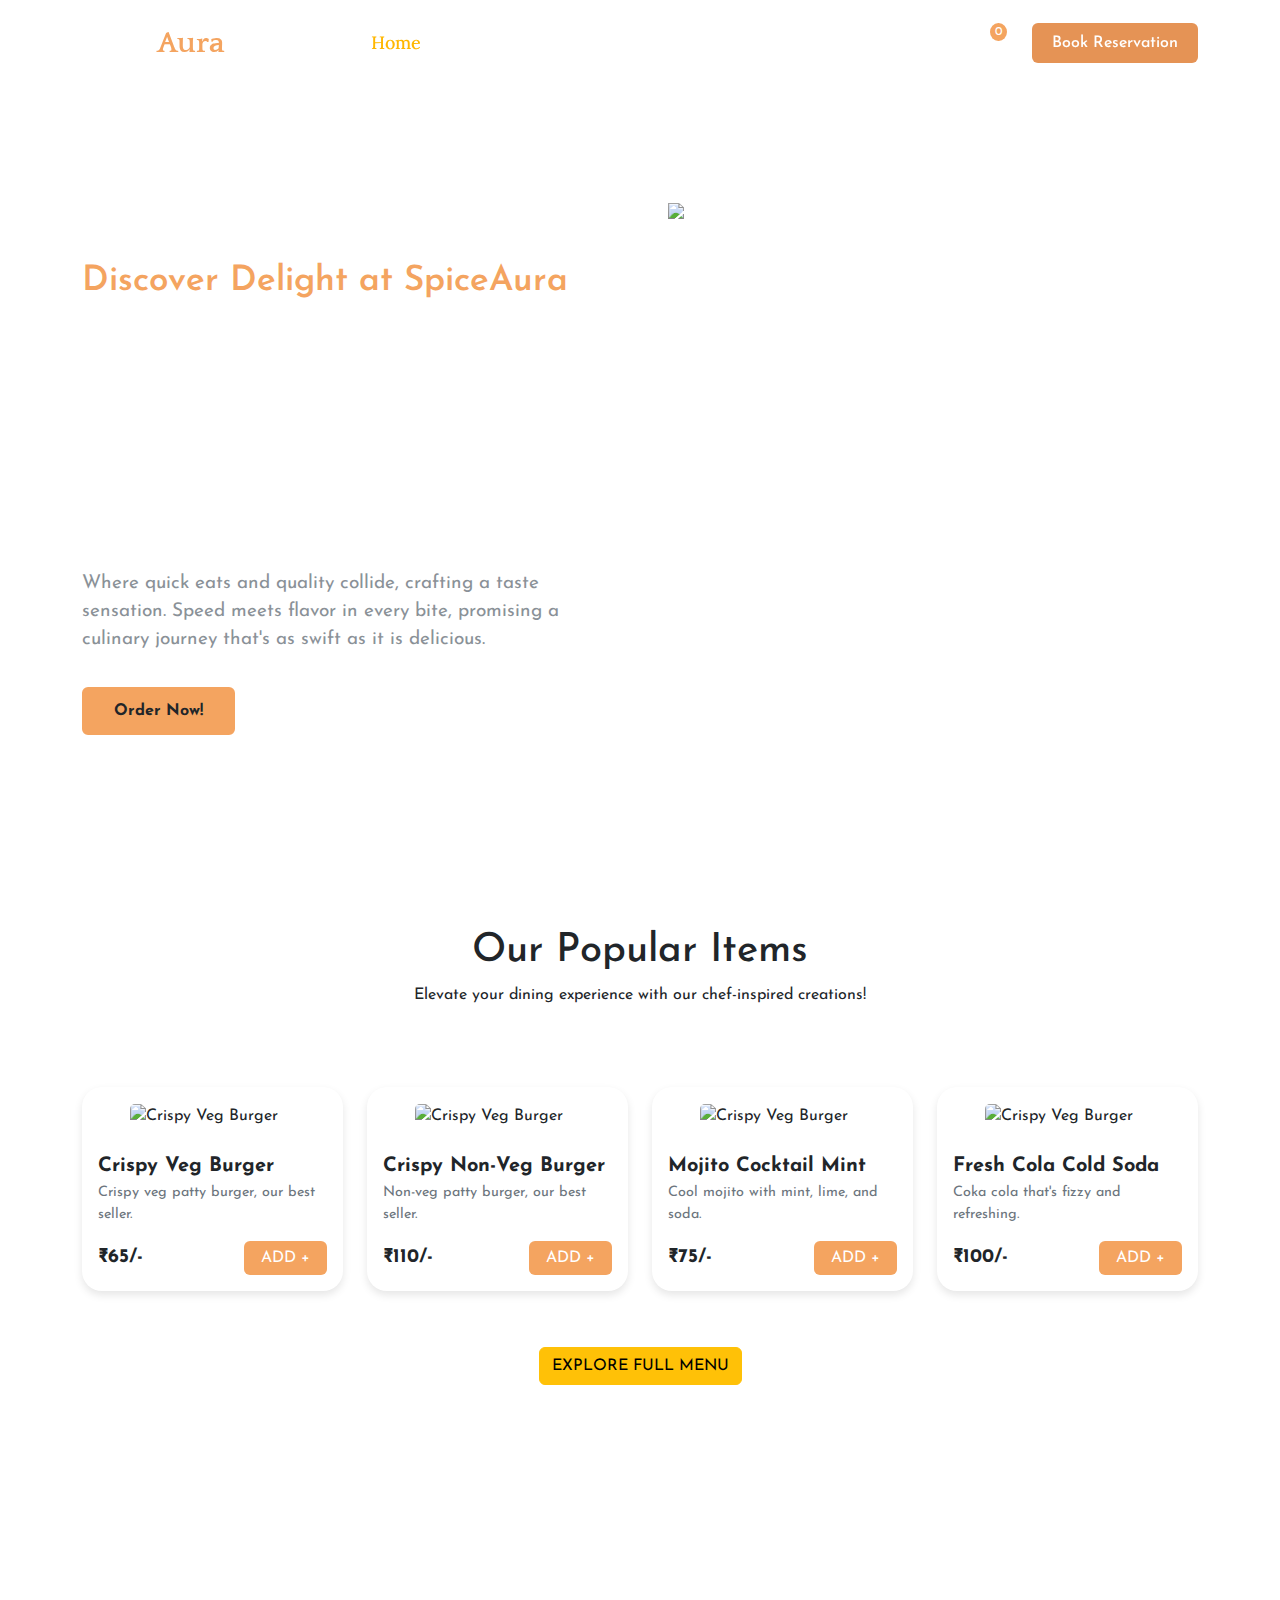
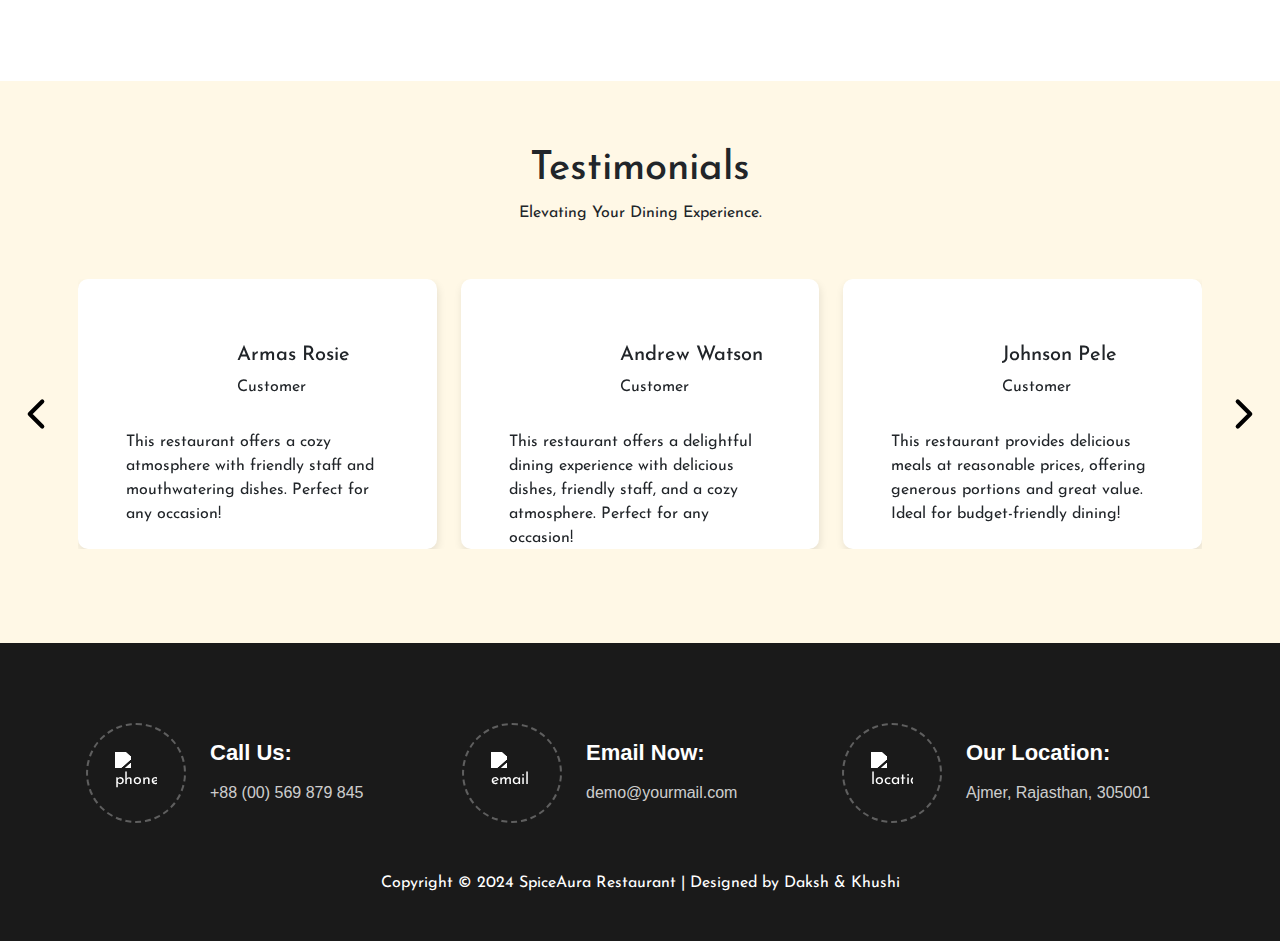
==== commit 4e95b124: "Add files via upload" ====
--- a/index.html
+++ b/index.html
@@ -21,7 +21,7 @@
     <header>
         <nav class="navbar navbar-expand-lg fixed-top navbar-transparent">
             <div class="container">
-                <a class="navbar-brand head-name" href="#"><img src="images/logo.png" class="img-fluid"alt=""></a>
+                <a class="navbar-brand head-name d-flex" href="index.html">Spice<span>Aura</span></a>
                 <div class="d-flex justify-content-end align-items-center">
                     <div>
                         <button class="btn-cart" id="btn-cart-2" type="button" data-bs-toggle="offcanvas" data-bs-target="#cartOffcanvas" aria-controls="cartOffcanvas">
@@ -38,7 +38,7 @@
                 </div>
                 <div class="offcanvas offcanvas-start" tabindex="-1" id="navbarOffcanvas" aria-labelledby="navbarOffcanvasLabel">
                     <div class="offcanvas-header justify-content-evenly">
-                        <h4 class="offcanvas-title head-name" id="navbarOffcanvasLabel"><span>Spice</span>Aura</h4>
+                        <a class="navbar-brand head-name d-flex" href="#">Spice<span>Aura</span></a>
                         <!-- <button type="button" data-bs-dismiss="offcanvas" aria-label="Close">
                             <i class="fa-solid fa-square-xmark"></i>
                         </button> -->
@@ -55,7 +55,7 @@
                                 <a class="nav-link" href="product.html">Menu</a>
                             </li>
                             <li class="nav-item">
-                                <a class="nav-link" href="#blogs">Services</a>
+                                <a class="nav-link" href="services.html">Services</a>
                             </li>
                             <li class="nav-item">
                                 <a class="nav-link" href="#contact">Contact</a>
@@ -67,9 +67,9 @@
                                 <svg xmlns="http://www.w3.org/2000/svg" width="24" height="24" viewBox="0 0 24 24" fill="none" stroke="#ffffff" stroke-width="2" stroke-linecap="round" stroke-linejoin="round" class="lucide lucide-shopping-bag"><path d="M6 2 3 6v14a2 2 0 0 0 2 2h14a2 2 0 0 0 2-2V6l-3-4Z"/><path d="M3 6h18"/><path d="M16 10a4 4 0 0 1-8 0"/></svg>
                                 <span class="cart-badge">0</span>
                             </button>
-                            <button class="btn btn-reservation" type="button">
+                            <a class="btn btn-reservation" type="">
                                 Book Reservation
-                            </button>
+                            </a>
                         </div>
                     </div>
                 </div>
@@ -119,19 +119,6 @@
         </div>
     </section>
 
-       <!-- <section class="home_head">
-            <div class="container">
-                <div class="row" >
-                    <div class="col-12">
-                        <div class="">
-                            <h1 class="text-center" style=" font-size: 150px; position: relative; top: 140px;">SpiceAura</h1>
-                            <h5  class="text-center" style=" font-size: 30px; position: absolute; top: 300px; left: 930px;">Restaurant</h5>
-                        </div>
-                    </div>
-                </div>
-            </div>
-        </section> -->
-
         <!-- best selling items -->
         <section class="container pb-5 pt-4">
             <div class="row p-5 text-center">
@@ -144,12 +131,12 @@
                 <div class="toast-container position-fixed bottom-0 end-0 p-3">
                     <div id="liveToast" class="toast" role="alert" aria-live="assertive" aria-atomic="true">
                         <div class="toast-header">
-                            <strong class="me-auto">Notification</strong>
+                            <strong class="me-auto">Item added to cart successfully!</strong>
                             <button type="button" class="btn-close" data-bs-dismiss="toast" aria-label="Close"></button>
                         </div>
-                        <div class="toast-body">
+                        <!-- <div class="toast-body">
                             Item added to cart successfully!
-                        </div>
+                        </div> -->
                     </div>
                 </div>
                 <!--  -->
@@ -166,8 +153,8 @@
                             <p class="card-text">Crispy veg patty burger, our best seller.</p>
                             
                             <div class="d-flex justify-content-between align-items-center">
-                                <span class="price">₹55/-</span>
-                                <button class="btn btn-outline-success btn-add px-3 py-1 liveToastBtn">ADD +</button>
+                                <span class="price">₹65/-</span>
+                                <button class="btn   btn-add px-3 py-1 liveToastBtn">ADD +</button>
                             </div>
                         </div>
                     </div>
@@ -182,11 +169,11 @@
                         </div>
                         <div class="card-body">
                             <h5 class="card-title">Crispy Non-Veg Burger</h5>
-                            <p class="card-text">Crispy veg patty burger, our best seller.</p>
+                            <p class="card-text">Non-veg patty burger, our best seller.</p>
                             
                             <div class="d-flex justify-content-between align-items-center">
-                                <span class="price">₹55/-</span>
-                                <button class="btn btn-outline-success btn-add px-3 py-1" class="liveToastBtn">ADD +</button>
+                                <span class="price">₹110/-</span>
+                                <button class="btn   btn-add px-3 py-1 liveToastBtn">ADD +</button>
                             </div>
                         </div>
                     </div>
@@ -201,11 +188,11 @@
                         </div>
                         <div class="card-body">
                             <h5 class="card-title">Mojito Cocktail Mint</h5>
-                            <p class="card-text">Crispy veg patty burger, our best seller.</p>
+                            <p class="card-text">Cool mojito with mint, lime, and soda.</p>
                             
                             <div class="d-flex justify-content-between align-items-center">
-                                <span class="price">₹55/-</span>
-                                <button class="btn btn-outline-success btn-add px-3 py-1" class="liveToastBtn">ADD +</button>
+                                <span class="price">₹75/-</span>
+                                <button class="btn   btn-add px-3 py-1 liveToastBtn">ADD +</button>
                             </div>
                         </div>
                     </div>
@@ -219,10 +206,10 @@
                         </div>
                         <div class="card-body">
                             <h5 class="card-title">Fresh Cola Cold Soda</h5>
-                            <p class="card-text">Crispy veg patty burger, our best seller.</p>
+                            <p class="card-text">Coka cola that's fizzy and refreshing.</p>
                             <div class="d-flex justify-content-between align-items-center">
-                                <span class="price">₹55/-</span>
-                                <button class="btn btn-outline-success btn-add px-3 py-1" class="liveToastBtn">ADD +</button>
+                                <span class="price">₹100/-</span>
+                                <button class="btn   btn-add px-3 py-1 liveToastBtn">ADD +</button>
                             </div>
                         </div>
                     </div>
@@ -245,7 +232,7 @@
                                 <div class="icon-wrapper">
                                     <div class="icon-circle">
                                         <div class="icon-inner">
-                                            <svg xmlns="http://www.w3.org/2000/svg" width="37" height="37" viewBox="0 0 24 24" fill="none" stroke="currentColor" stroke-width="2" stroke-linecap="round" stroke-linejoin="round" class="lucide lucide-truck"><path d="M14 18V6a2 2 0 0 0-2-2H4a2 2 0 0 0-2 2v11a1 1 0 0 0 1 1h2"/><path d="M15 18H9"/><path d="M19 18h2a1 1 0 0 0 1-1v-3.65a1 1 0 0 0-.22-.624l-3.48-4.35A1 1 0 0 0 17.52 8H14"/><circle cx="17" cy="18" r="2"/><circle cx="7" cy="18" r="2"/></svg>
+                                            <svg xmlns="http://www.w3.org/2000/svg" width="40" height="40" viewBox="0 0 24 24" fill="none" stroke="currentColor" stroke-width="2" stroke-linecap="round" stroke-linejoin="round" class="lucide lucide-truck"><path d="M14 18V6a2 2 0 0 0-2-2H4a2 2 0 0 0-2 2v11a1 1 0 0 0 1 1h2"/><path d="M15 18H9"/><path d="M19 18h2a1 1 0 0 0 1-1v-3.65a1 1 0 0 0-.22-.624l-3.48-4.35A1 1 0 0 0 17.52 8H14"/><circle cx="17" cy="18" r="2"/><circle cx="7" cy="18" r="2"/></svg>
                                         </div>
                                     </div>
                                 </div>
@@ -260,7 +247,7 @@
                                 <div class="icon-wrapper">
                                     <div class="icon-circle">
                                         <div class="icon-inner">
-                                            <svg xmlns="http://www.w3.org/2000/svg" width="37" height="37" viewBox="0 0 24 24" fill="none" stroke="currentColor" stroke-width="2" stroke-linecap="round" stroke-linejoin="round" class="lucide lucide-handshake"><path d="m11 17 2 2a1 1 0 1 0 3-3"/><path d="m14 14 2.5 2.5a1 1 0 1 0 3-3l-3.88-3.88a3 3 0 0 0-4.24 0l-.88.88a1 1 0 1 1-3-3l2.81-2.81a5.79 5.79 0 0 1 7.06-.87l.47.28a2 2 0 0 0 1.42.25L21 4"/><path d="m21 3 1 11h-2"/><path d="M3 3 2 14l6.5 6.5a1 1 0 1 0 3-3"/><path d="M3 4h8"/></svg>
+                                            <svg xmlns="http://www.w3.org/2000/svg" width="40" height="40" viewBox="0 0 24 24" fill="none" stroke="currentColor" stroke-width="2" stroke-linecap="round" stroke-linejoin="round" class="lucide lucide-handshake"><path d="m11 17 2 2a1 1 0 1 0 3-3"/><path d="m14 14 2.5 2.5a1 1 0 1 0 3-3l-3.88-3.88a3 3 0 0 0-4.24 0l-.88.88a1 1 0 1 1-3-3l2.81-2.81a5.79 5.79 0 0 1 7.06-.87l.47.28a2 2 0 0 0 1.42.25L21 4"/><path d="m21 3 1 11h-2"/><path d="M3 3 2 14l6.5 6.5a1 1 0 1 0 3-3"/><path d="M3 4h8"/></svg>
                                         </div>
                                     </div>
                                 </div>
@@ -275,7 +262,7 @@
                                 <div class="icon-wrapper">
                                     <div class="icon-circle">
                                         <div class="icon-inner">
-                                            <svg xmlns="http://www.w3.org/2000/svg" width="37" height="37" viewBox="0 0 24 24" fill="none" stroke="currentColor" stroke-width="2" stroke-linecap="round" stroke-linejoin="round" class="lucide lucide-shield-check"><path d="M20 13c0 5-3.5 7.5-7.66 8.95a1 1 0 0 1-.67-.01C7.5 20.5 4 18 4 13V6a1 1 0 0 1 1-1c2 0 4.5-1.2 6.24-2.72a1.17 1.17 0 0 1 1.52 0C14.51 3.81 17 5 19 5a1 1 0 0 1 1 1z"/><path d="m9 12 2 2 4-4"/></svg>
+                                            <svg xmlns="http://www.w3.org/2000/svg" width="42" height="42" viewBox="0 0 24 24" fill="none" stroke="currentColor" stroke-width="2" stroke-linecap="round" stroke-linejoin="round" class="lucide lucide-shield-check"><path d="M20 13c0 5-3.5 7.5-7.66 8.95a1 1 0 0 1-.67-.01C7.5 20.5 4 18 4 13V6a1 1 0 0 1 1-1c2 0 4.5-1.2 6.24-2.72a1.17 1.17 0 0 1 1.52 0C14.51 3.81 17 5 19 5a1 1 0 0 1 1 1z"/><path d="m9 12 2 2 4-4"/></svg>
                                         </div>
                                     </div>
                                 </div>
@@ -290,13 +277,13 @@
             </div>
          </section>
         <!-- testimonial section -->
-        <section class="test_sec ps-5 pe-5" id="testmonial">
+        <section class="test_sec ps-5 pe-5 pt-3 pb-3" id="testmonial">
             <div class="row testmonial pt-5 pb-5">
                 <h1 class="text-center">Testimonials</h1>
-                <p class="text-center">Elevating Your Dining Experience.</p>
+                <p class="pb-2 text-center">Elevating Your Dining Experience.</p>
                 <div id="testimonialCarousel" class="carousel slide" data-bs-ride="carousel">
                     <div class="carousel-controls">
-                        <button class="carousel-control-prev" type="button" data-bs-target="#testimonialCarousel" data-bs-slide="prev">
+                        <button class=" carousel-control-prev" type="button" data-bs-target="#testimonialCarousel" data-bs-slide="prev">
                             <!-- <span class="carousel-control-prev-icon" aria-hidden="true"></span> -->
                             <svg xmlns="http://www.w3.org/2000/svg" width="50" height="50" viewBox="0 0 24 24" fill="none" stroke="currentColor" stroke-width="2" stroke-linecap="round" stroke-linejoin="round" class="lucide lucide-chevron-left"><path d="m15 18-6-6 6-6"/></svg>
                             <span class="visually-hidden">Previous</span>
@@ -312,39 +299,45 @@
                             <div class="carousel-item active">
                                 <div class="row">
                                     <div class="col-md-4">
-                                        <div class="testimonial-card">
-                                            <div class="d-flex justify-content-start gap-3">
-                                                <div class="testimonial-image"></div>
-                                                <div class="testimonial-info">
-                                                    <h5>Daksh</h5>
-                                                    <p>Customer</p>
-                                                </div>
-                                            </div>
-                                            <p class="testimonial-text">Pen arrange link background community line Figma horizontal link. Follower layer content hand.</p>
-                                        </div>
-                                    </div>
-                                    <div class="col-md-4">
-                                        <div class="testimonial-card">
-                                            <div class="d-flex justify-content-start gap-3 ">
-                                                <div class="testimonial-image"></div>
-                                                <div class="testimonial-info">
-                                                    <h5>Daksh</h5>
-                                                    <p>Customer</p>
-                                                </div>
-                                            </div>
-                                            <p class="testimonial-text">Pen arrange link background community line Figma horizontal link. Follower layer content hand.</p>
-                                        </div>
-                                    </div>
-                                    <div class="col-md-4">
-                                        <div class="testimonial-card">
-                                            <div class="d-flex justify-content-start gap-3">
-                                                <div class="testimonial-image"></div>
-                                                <div class="testimonial-info">
-                                                    <h5>name</h5>
-                                                    <p>post</p>
-                                                </div>
-                                            </div>
-                                            <p class="testimonial-text">Pen arrange link background community line Figma horizontal link. Follower layer content hand.</p>
+                                        <div class="testimonial-card d-flex flex-column p-3 p-xl-5">
+                                            <div class="d-flex justify-content-start gap-3">
+                                                <div class="testimonial-image"></div>
+                                                <div class="testimonial-info pt-3"> 
+                                                    <h5>Armas Rosie</h5>
+                                                    <p>Customer</p>
+                                                </div>
+                                            </div>
+                                            <div>
+                                                <p class="testimonial-text">This restaurant offers a cozy atmosphere with friendly staff and mouthwatering dishes. Perfect for any occasion!</p>
+                                            </div>
+                                        </div>
+                                    </div>
+                                    <div class="pt-3 pt-md-0 col-md-4">
+                                        <div class="testimonial-card d-flex flex-column p-3 p-xl-5">
+                                            <div class="d-flex justify-content-start gap-3">
+                                                <div class="testimonial-image"></div>
+                                                <div class="testimonial-info pt-3"> 
+                                                    <h5>Andrew Watson</h5>
+                                                    <p>Customer</p>
+                                                </div>
+                                            </div>
+                                            <div>
+                                                <p class="testimonial-text">This restaurant offers a delightful dining experience with delicious dishes, friendly staff, and a cozy atmosphere. Perfect for any occasion!</p>
+                                            </div>
+                                        </div>
+                                    </div>
+                                    <div class="pt-3 pt-md-0 col-md-4">
+                                        <div class="testimonial-card d-flex flex-column p-3 p-xl-5">
+                                            <div class="d-flex justify-content-start gap-3">
+                                                <div class="testimonial-image"></div>
+                                                <div class="testimonial-info pt-3"> 
+                                                    <h5>Johnson Pele</h5>
+                                                    <p>Customer</p>
+                                                </div>
+                                            </div>
+                                            <div>
+                                                <p class="testimonial-text">This restaurant provides delicious meals at reasonable prices, offering generous portions and great value. Ideal for budget-friendly dining!</p>
+                                            </div>
                                         </div>
                                     </div>
                                 </div>
@@ -352,39 +345,45 @@
                             <div class="carousel-item">
                                 <div class="row">
                                     <div class="col-md-4">
-                                        <div class="testimonial-card">
-                                            <div class="d-flex justify-content-start gap-3">
-                                                <div class="testimonial-image"></div>
-                                                <div class="testimonial-info">
-                                                    <h5>name</h5>
-                                                    <p>post</p>
-                                                </div>
-                                            </div>
-                                            <p class="testimonial-text">Pen arrange link background community line Figma horizontal link. Follower layer content hand.</p>
-                                        </div>
-                                    </div>
-                                    <div class="col-md-4">
-                                        <div class="testimonial-card">
-                                            <div class="d-flex justify-content-start gap-3">
-                                                <div class="testimonial-image"></div>
-                                                <div class="testimonial-info">
-                                                    <h5>name</h5>
-                                                    <p>post</p>
-                                                </div>
-                                            </div>
-                                            <p class="testimonial-text">Pen arrange link background community line Figma horizontal link. Follower layer content hand.</p>
-                                        </div>
-                                    </div>
-                                    <div class="col-md-4">
-                                        <div class="testimonial-card">
-                                            <div class="d-flex justify-content-start gap-3">
-                                                <div class="testimonial-image"></div>
-                                                <div class="testimonial-info">
-                                                    <h5>name</h5>
-                                                    <p>post</p>
-                                                </div>
-                                            </div>
-                                            <p class="testimonial-text">Pen arrange link background community line Figma horizontal link. Follower layer content hand.</p>
+                                        <div class="testimonial-card d-flex flex-column p-3 p-xl-5">
+                                            <div class="d-flex justify-content-start gap-3">
+                                                <div class="testimonial-image"></div>
+                                                <div class="testimonial-info pt-3"> 
+                                                    <h5>Armas Rosie</h5>
+                                                    <p>Customer</p>
+                                                </div>
+                                            </div>
+                                            <div>
+                                                <p class="testimonial-text">This restaurant offers a cozy atmosphere with friendly staff and mouthwatering dishes. Perfect for any occasion!</p>
+                                            </div>
+                                        </div>
+                                    </div>
+                                    <div class="pt-3 pt-md-0 col-md-4">
+                                        <div class="testimonial-card d-flex flex-column p-3 p-xl-5">
+                                            <div class="d-flex justify-content-start gap-3">
+                                                <div class="testimonial-image"></div>
+                                                <div class="testimonial-info pt-3"> 
+                                                    <h5>Andrew Watson</h5>
+                                                    <p>Customer</p>
+                                                </div>
+                                            </div>
+                                            <div>
+                                                <p class="testimonial-text">This restaurant offers a delightful dining experience with delicious dishes, friendly staff, and a cozy atmosphere. Perfect for any occasion!</p>
+                                            </div>
+                                        </div>
+                                    </div>
+                                    <div class="pt-3 pt-md-0 col-md-4">
+                                        <div class="testimonial-card d-flex flex-column p-3 p-xl-5">
+                                            <div class="d-flex justify-content-start gap-3">
+                                                <div class="testimonial-image"></div>
+                                                <div class="testimonial-info pt-3"> 
+                                                    <h5>Johnson Pele</h5>
+                                                    <p>Customer</p>
+                                                </div>
+                                            </div>
+                                            <div>
+                                                <p class="testimonial-text">This restaurant provides delicious meals at reasonable prices, offering generous portions and great value. Ideal for budget-friendly dining!</p>
+                                            </div>
                                         </div>
                                     </div>
                                 </div>
@@ -392,41 +391,45 @@
                             <div class="carousel-item">
                                 <div class="row">
                                     <div class="col-md-4">
-                                        <div class="testimonial-card">
-                                            <div class="d-flex justify-content-start gap-3">
-                                                <div class="testimonial-image">
-                                                    <!-- <img src="images/review_img_1.png" class="img-fluid" alt=""> -->
-                                                </div>
-                                                <div class="testimonial-info">
-                                                    <h5>name</h5>
-                                                    <p>post</p>
-                                                </div>
-                                            </div>
-                                            <p class="testimonial-text">Pen arrange link background community line Figma horizontal link. Follower layer content hand.</p>
-                                        </div>
-                                    </div>
-                                    <div class="col-md-4">
-                                        <div class="testimonial-card">
-                                            <div class="d-flex justify-content-start gap-3">
-                                                <div class="testimonial-image"></div>
-                                                <div class="testimonial-info">
-                                                    <h5>name</h5>
-                                                    <p>post</p>
-                                                </div>
-                                            </div>
-                                            <p class="testimonial-text">Pen arrange link background community line Figma horizontal link. Follower layer content hand.</p>
-                                        </div>
-                                    </div>
-                                    <div class="col-md-4">
-                                        <div class="testimonial-card">
-                                            <div class="d-flex justify-content-start gap-3">
-                                                <div class="testimonial-image"></div>
-                                                <div class="testimonial-info">
-                                                    <h5>name</h5>
-                                                    <p>post</p>
-                                                </div>
-                                            </div>
-                                            <p class="testimonial-text">Pen arrange link background community line Figma horizontal link. Follower layer content hand.</p>
+                                        <div class="testimonial-card d-flex flex-column p-3 p-xl-5">
+                                            <div class="d-flex justify-content-start gap-3">
+                                                <div class="testimonial-image"></div>
+                                                <div class="testimonial-info pt-3"> 
+                                                    <h5>Armas Rosie</h5>
+                                                    <p>Customer</p>
+                                                </div>
+                                            </div>
+                                            <div>
+                                                <p class="testimonial-text">This restaurant offers a cozy atmosphere with friendly staff and mouthwatering dishes. Perfect for any occasion!</p>
+                                            </div>
+                                        </div>
+                                    </div>
+                                    <div class="pt-3 pt-md-0 col-md-4">
+                                        <div class="testimonial-card d-flex flex-column p-3 p-xl-5">
+                                            <div class="d-flex justify-content-start gap-3">
+                                                <div class="testimonial-image"></div>
+                                                <div class="testimonial-info pt-3"> 
+                                                    <h5>Andrew Watson</h5>
+                                                    <p>Customer</p>
+                                                </div>
+                                            </div>
+                                            <div>
+                                                <p class="testimonial-text">This restaurant offers a delightful dining experience with delicious dishes, friendly staff, and a cozy atmosphere. Perfect for any occasion!</p>
+                                            </div>
+                                        </div>
+                                    </div>
+                                    <div class="pt-3 pt-md-0 col-md-4">
+                                        <div class="testimonial-card d-flex flex-column p-3 p-xl-5">
+                                            <div class="d-flex justify-content-start gap-3">
+                                                <div class="testimonial-image"></div>
+                                                <div class="testimonial-info pt-3"> 
+                                                    <h5>Johnson Pele</h5>
+                                                    <p>Customer</p>
+                                                </div>
+                                            </div>
+                                            <div>
+                                                <p class="testimonial-text">This restaurant provides delicious meals at reasonable prices, offering generous portions and great value. Ideal for budget-friendly dining!</p>
+                                            </div>
                                         </div>
                                     </div>
                                 </div>
@@ -495,4 +498,4 @@
       AOS.init();
     </script>
 </body>
-</html>
+</html>--- a/styel.css
+++ b/styel.css
@@ -1,6 +1,14 @@
 @import url('https://fonts.googleapis.com/css2?family=Alex+Brush&family=Cormorant+Garamond:ital,wght@0,300;0,400;0,500;0,600;0,700;1,300;1,400;1,500;1,600;1,700&family=Gilda+Display&family=Josefin+Sans:ital,wght@0,100..700;1,100..700&family=Lora:ital,wght@0,400..700;1,400..700&family=Playfair+Display:ital,wght@0,400..900;1,400..900&family=Quattrocento:wght@400;700&display=swap');
 
-/* footer bike animation css */
+/* 
+    Quattrocento
+    Playfair Display
+    Lora
+    Josefin Sans
+    Gilda Display
+    Cormorant Garamond
+    Alex Brush
+*/
 
 /* nav bar code */
 *{
@@ -13,9 +21,11 @@
     --text-color: #fff;
     --text-hover: #ffb700;
     --thrird-color: #fff8e6;
-}
+    --text-secondary:
+}
+
 body {
-    font-family:'Josefin Sans','Quattrocento','';
+    font-family:'Josefin Sans','Quattrocento';
     padding-top: 6rem;
     overflow-x: hidden;
     
@@ -35,7 +45,8 @@
 } */
 .head-name{
     font-weight: bold;
-    font-size: 1.8rem;
+    font-size: 1.9rem;
+    font-family: 'Quattrocento';
     color: var(--text-color);
     line-height: 60px;
 }
@@ -57,6 +68,7 @@
 .navbar-nav .nav-link {
     font-size: 18px;
     color: var(--text-color);
+    font-family: 'lora';
     font-weight: 500;
     padding: 0 25px;
     line-height: 60px;
@@ -102,18 +114,27 @@
     line-height: normal;
 }
 .btn-reservation {
-    background-color: var(--text-hover);
+    background-color: #e59355;
     color: white;
     border: none;
     padding: 8px 20px;
     /* border-radius: 25px; */
     font-weight: 500;
     line-height: 1.5;
-}
-.btn-reservation:hover {
-    background-color: #e59355;
-    color: white;
-}
+    transition: 0.3s;
+    outline: none !important;
+}
+
+.btn-reservation:hover,
+.btn-reservation:active,
+.btn-reservation:focus{
+    background-color: transparent !important;
+    border: 0.01em solid #e59355 !important;
+    color: #e59355 !important;
+    outline: none !important;
+    box-shadow: none !important;
+}
+
 @media (max-width: 991.98px) {
     .navbar-toggler {
         margin: 10px 0;
@@ -369,11 +390,12 @@
     box-shadow: 1px 4px 8px rgba(0,0,0,0.1);
     border-radius: 10px;
     padding: 15px;
+    height: 270px;
     /* margin-bottom: 15px; */
 }
 .testimonial-image {
-    width: 70px;
-    height: 70px;
+    width: 80px;
+    height: 80px;
     background: url(images/review_img_1.png);
     background-position: center;
     background-size: cover;
@@ -381,7 +403,7 @@
 }
 .testimonial-info {
     /* padding-top: 5px; */
-    margin-top: 8px;
+    margin-top: 0px;
     padding-left: 15px;
 }
 .testimonial-text {
@@ -437,6 +459,8 @@
 
 @media (max-width: 1000px) {
     .carousel-controls {
+        /* padding-top: 10px; */
+        /* padding-bottom: 10px; */
         position: absolute;
         top: -20px;
         left: 50%;
@@ -447,9 +471,10 @@
     }
     .carousel-control-prev, .carousel-control-next {
         position: relative;
-        display: inline-block;
-        width: 30px;
-        height: 30px;
+        /* display: inline-block; */
+        width: 40px;
+        height: 40px;
+        padding-bottom: 10px;
         background-color: transparent;
     }
     .carousel-control-prev {
@@ -460,9 +485,18 @@
     }
 }
 
-    /* footer css */
-    /* footer {
-        background-color: #1a1a1a;
-        padding: 2rem 0;
+@media (max-width: 1000px) {
+    /* .testimonial-image{
+        width: 50px;
+        height: 40px;
     } */
-   +    .testimonial-card{
+        max-width: 900px;
+    }
+    /* .testimonial-info h5{
+        font-size: 15px;
+    }
+    .testimonial-info p{
+        font-size: 15px;
+    } */
+}--- a/about.css
+++ b/about.css
@@ -38,6 +38,22 @@
 .about-header span h5 a {
     color: #ffffff;
     text-decoration: none;
+}
+.abt-head , .abt_info p{
+    position: relative;
+    top: 55px;
+}
+.abt_info p{
+    font-size: 20px;
+}
+@media (max-width : 992px) {
+    .abt_info{
+        font-size: 15px;
+    }
+    .abt-head , .abt_info p{
+        position: relative;
+        top: 0px;
+    }
 }
 
 /* Rest of the CSS remains the same */
--- a/product.css
+++ b/product.css
@@ -75,7 +75,7 @@
     height: auto;
     max-height: 180px;
     object-fit: contain;
-    background-position:top;
+    background-position:center;
 }
 /* #burger_size{
     object-fit: cover;
@@ -108,12 +108,16 @@
     font-size: 1.2rem;
 }
 .btn-add {
-    border-color: #28a745;
-    color: #28a745;
+    background-color: var(--primary-color);
+    /* border-color: #28a745; */
+    color: white;
+    transition: 0.3s;
 }
-.btn-add:hover {
-    background-color: #28a745;
-    color: white;
+.btn-add:hover,.btn-add:focus,.btn-add:active{
+    background-color: white;
+    color: black;
+    border-width: 1px;
+    border-color: var(--primary-color);
 }
 @media only screen and (min-width: 992px) and (max-width: 1200px) {
     .card-title{
